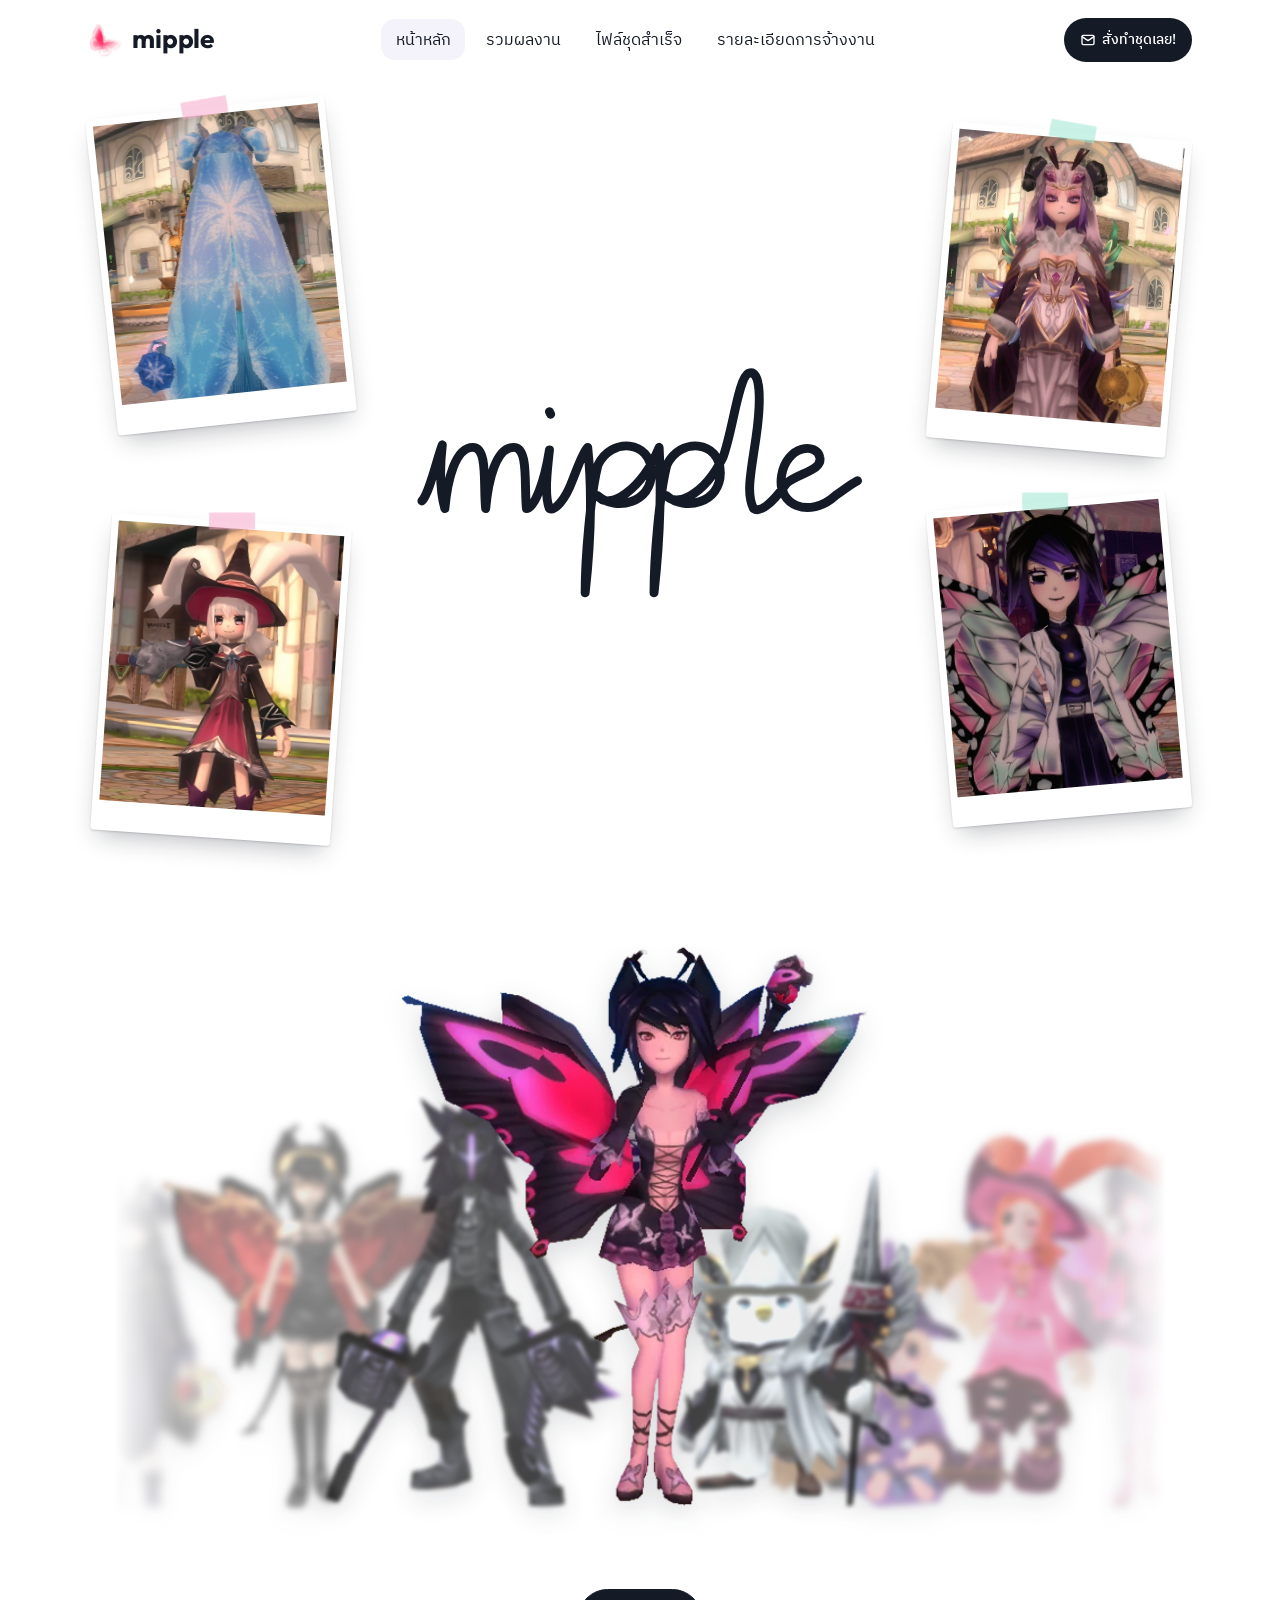
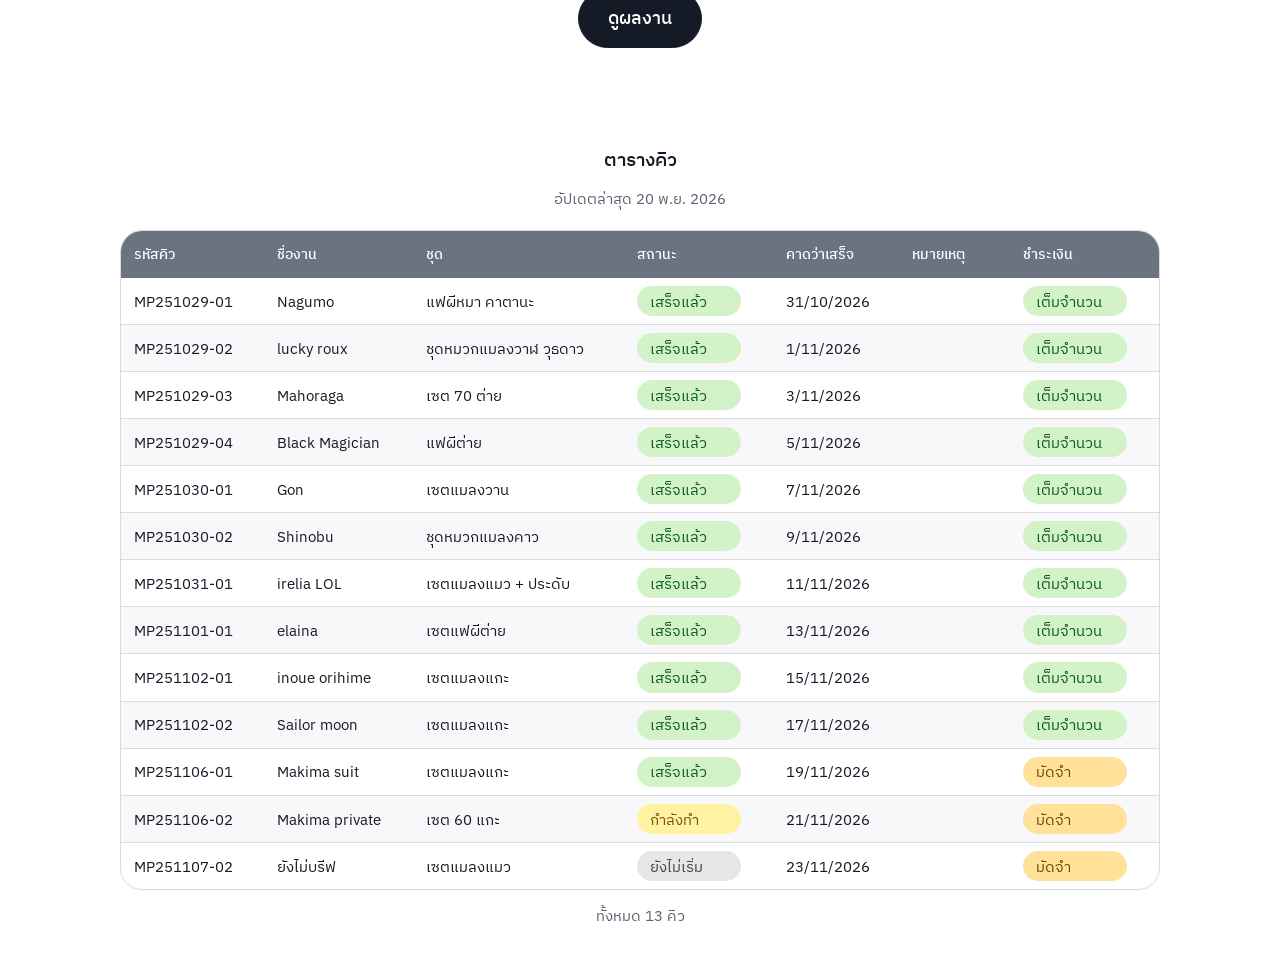
==== index.html @ 094ac666 "website only" ====
<!DOCTYPE html>
<html lang="th">
<head>
<meta charset="utf-8">
<meta name="color-scheme" content="only light">
<meta name="supported-color-schemes" content="light">
<meta name="viewport" content="width=device-width, initial-scale=1, viewport-fit=cover">
<title>mipple shop — รับทำสกินชุด</title>
<meta name="description" content="mipple shop รับทำสกินชุดตัวละคร ดูผลงาน เช็คคิวงาน และรายละเอียดการจ้างงาน">

<!-- Open Graph / Facebook / Discord / LINE -->
<meta property="og:type" content="website" />
<meta property="og:url" content="https://mipple-shop.netlify.app/" />
<meta property="og:title" content="mipple shop — รับทำสกินชุด" />
<meta property="og:description" content="mipple shop รับทำสกินชุดตัวละคร ดูผลงาน เช็คคิวงาน และรายละเอียดการจ้างงาน" />
<meta property="og:image" content="https://mipple-shop.netlify.app/public/og-image.png" />
<meta property="og:image:width" content="1200" />
<meta property="og:image:height" content="628" />
<meta property="og:image:type" content="image/png" />

<!-- Twitter / X -->
<meta name="twitter:card" content="summary_large_image" />
<meta name="twitter:title" content="mipple shop — รับทำสกินชุด" />
<meta name="twitter:description" content="mipple shop รับทำสกินชุดตัวละคร ดูผลงาน เช็คคิวงาน และรายละเอียดการจ้างงาน" />
<meta name="twitter:image" content="https://mipple-shop.netlify.app/public/og-image.png" />

<link rel="icon" href="favicon.ico">
<link rel="preconnect" href="https://fonts.googleapis.com">
<link rel="preconnect" href="https://fonts.gstatic.com" crossorigin>
<link href="https://fonts.googleapis.com/css2?family=IBM+Plex+Sans:ital,wght@0,400;0,500;0,600;0,700;1,400&amp;family=IBM+Plex+Sans+Thai:wght@400;500;600;700&amp;family=Outfit:wght@700&amp;display=swap" rel="stylesheet">
<link rel="stylesheet" href="styles/base.css">
<link rel="stylesheet" href="styles/header.css">
<link rel="stylesheet" href="styles/hero.css">
<link rel="stylesheet" href="styles/cast.css">
<link rel="stylesheet" href="styles/queue.css">
</head>
<body>
<header class="bar" id="site-header" data-page="home"></header>
<script src="components/header.js"></script>
<main>
<div class="flies" aria-hidden="true"><img class="fly" alt="" src="assets/images/logo.png" style="--w:70px"><img class="fly" alt="" src="assets/images/logo.png" style="--w:56px"><img class="fly" alt="" src="assets/images/logo.png" style="--w:82px"><img class="fly" alt="" src="assets/images/logo.png" style="--w:50px"></div>
<div class="hero" id="home">
<figure class="pol a" style="--ar:517/640"><canvas data-src="assets/images/hero/polaroid-1.jpg" role="img" aria-label="ตัวละครชุดน้ำแข็งสีฟ้า มองจากด้านหลัง"></canvas></figure>
<figure class="pol b" style="--ar:517/640"><canvas data-src="assets/images/hero/polaroid-2.jpg" role="img" aria-label="ตัวละครเขาแกะม่วง"></canvas></figure>
<div class="title"><svg id="ttl" viewBox="-13 0 392 230" role="img" aria-label="mipple">
<path pathLength="1" style="--d:.3s;--t:3.1s" d="M12 134C18 128 24 100 28 90C26 108 26 126 30 140C32 118 38 92 52 92C64 92 60 122 62 140C64 118 70 92 84 92C96 92 92 122 94 140C100 140 108 120 112 94C110 112 108 130 112 140C116 142 124 134 130 118C134 108 138 96 142 92C146 130 144 170 140 206C140 180 144 130 150 106C160 84 192 86 192 112C192 136 164 142 150 130C158 142 184 126 198 92C200 130 198 170 194 206C194 180 198 130 204 106C214 84 246 86 246 112C246 136 218 142 204 130C210 138 232 132 248 100C256 78 260 38 268 34C278 30 278 56 274 84C270 112 266 128 272 140C278 144 288 134 298 120C308 112 326 110 324 100C322 88 298 90 294 114C290 138 316 148 336 130C342 126 348 121 354 118"></path>
<path pathLength="1" style="--d:3.45s;--t:.12s" d="M112 64L113 66"></path>
</svg></div>
<figure class="pol c" style="--ar:517/640"><canvas data-src="assets/images/hero/polaroid-3.jpg" role="img" aria-label="ตัวละครแม่มดหูกระต่าย"></canvas></figure>
<figure class="pol d" style="--ar:517/640"><canvas data-src="assets/images/hero/polaroid-4.jpg" role="img" aria-label="ตัวละครปีกผีเสื้อ"></canvas></figure>
</div>

<section class="more wide" id="portfolio">
<div class="cast" id="cast" role="img" aria-label="ตัวอย่างผลงานตัวละคร"><img class="ch" alt="" draggable="false" src="assets/images/cast/cast-1.webp" width="251" height="491"><img class="ch" alt="" draggable="false" src="assets/images/cast/cast-2.webp" width="449" height="541"><img class="ch" alt="" draggable="false" src="assets/images/cast/cast-3.webp" width="389" height="549"><img class="ch" alt="" draggable="false" src="assets/images/cast/cast-4.webp" width="486" height="572"><img class="ch" alt="" draggable="false" src="assets/images/cast/cast-5.webp" width="337" height="447"><img class="ch" alt="" draggable="false" src="assets/images/cast/cast-6.webp" width="668" height="620"><img class="ch" alt="" draggable="false" src="assets/images/cast/cast-7.webp" width="401" height="538"></div>
<p style="margin:1.6rem 0 0"><a class="btn fill" style="display:inline-block;padding:.9rem 1.8rem" href="pages/works/index.html">ดูผลงาน</a></p></section>

<section class="more wide" id="table"><h2>ตารางคิว</h2><p class="hint" id="qupd">เช็คสถานะงานและวันที่คาดว่าเสร็จของแต่ละคิว</p>
<div class="qwrap"><table class="qt"><thead><tr><th>รหัสคิว</th><th>ชื่องาน</th><th>ชุด</th><th>สถานะ</th><th>คาดว่าเสร็จ</th><th>หมายเหตุ</th><th>ชำระเงิน</th></tr></thead><tbody id="qtb"></tbody></table></div>
<p class="qcnt" id="qcnt"></p></section>
</main>
<script src="content/queue.js"></script>
<script src="scripts/queue.js"></script>
<script src="scripts/hero.js"></script>
<script src="scripts/cast.js"></script>
<script src="scripts/scroll-fx.js"></script>
</body>
</html>
---- styles/base.css ----
/* base.css — variables, reset, typography, shared pieces
   FONT RULE: every piece of text uses --font (IBM Plex Sans + IBM Plex Sans Thai).
   The only exceptions are the logo wordmark (Outfit, see header.css) and the
   hand-drawn SVG titles, which are paths, not fonts. */
:root{
  color-scheme: only light;
  --font:'IBM Plex Sans','IBM Plex Sans Thai',system-ui,sans-serif;
  --ink:#141a26;--grey:#5b6270;--line:#d9dbe0;
  --pink:#f6a8c9;--lilac:#b7a5f2;--mint:#a6e8d4;--soft:#f4f2fb;
  box-sizing:border-box;
  padding-top:env(safe-area-inset-top,0px);padding-bottom:env(safe-area-inset-bottom,0px)}
*,*::before,*::after{box-sizing:inherit}
html{scroll-behavior:smooth;scroll-padding-top:80px;overflow-x:hidden;overscroll-behavior-x:none}
body{margin:0;max-width:100%;line-height:1.6;background:#fff;color:var(--ink);font-family:var(--font);overflow-x:clip;-webkit-font-smoothing:antialiased}
button,input,select,textarea{font-family:inherit}
main{overflow-x:clip}
a{color:inherit}
:focus-visible{outline:2px solid var(--lilac);outline-offset:3px;border-radius:6px}
[hidden]{display:none!important}

section.more{max-width:640px;margin:0 auto;padding:3rem 1.5rem;text-align:center}
section.more.wide{max-width:1100px}
section.more h2{margin:0 0 .75rem;font-weight:500;font-size:1.2rem}
section.more p{margin:0;color:var(--grey);font-size:.95rem}
.hint{margin-bottom:1.2rem!important}

.btn{display:block;text-align:center;text-decoration:none;padding:1rem 1.2rem;border-radius:999px;font-size:1.1rem;font-weight:500;border:1.5px solid var(--line);transition:transform .2s,background .2s}
.btn:hover{transform:translateY(-2px)}
.btn.fill{background:var(--ink);border-color:var(--ink);color:#fff}
.btn.dm{display:flex;align-items:center;justify-content:center;gap:.5rem}
.back{display:inline-block;margin-top:1.8rem;text-decoration:none;padding:.9rem 1.8rem}
.back.dm{display:inline-flex}
@media (min-width:760px){.btn{padding:.9rem 1.6rem}}

@keyframes bob{0%,100%{transform:translateY(0) rotate(-3deg)}50%{transform:translateY(-5px) rotate(3deg)}}

/* pink hand-drawn underline that draws itself when scrolled into view (scripts/underline.js) */
.ul{font-weight:600;background:url("data:image/svg+xml,%3Csvg xmlns='http://www.w3.org/2000/svg' viewBox='0 0 120 10' preserveAspectRatio='none'%3E%3Cpath d='M2 6.5C22 3 38 8.5 60 5.2S100 3.6 118 5.8' fill='none' stroke='%23f6a8c9' stroke-width='3.4' stroke-linecap='round'/%3E%3Cpath d='M8 8.4C34 6.8 72 9.2 112 7.6' fill='none' stroke='%23f6a8c9' stroke-width='1.6' stroke-linecap='round' opacity='.7'/%3E%3C/svg%3E") no-repeat 0 100%/0 .5em;padding-bottom:calc(.5em + 1.4px);-webkit-box-decoration-break:clone;box-decoration-break:clone;transition:background-size .9s cubic-bezier(.65,0,.35,1)}
.ul.in{background-size:100% .5em}

@media (prefers-reduced-motion:reduce){
  *,*::before,*::after{animation:none!important;transition:none!important}
  #ttl path,#cs path{stroke-dashoffset:0}
  .ul{background-size:100% .5em}}
---- styles/header.css ----
/* header.css — sticky header; the white pill shows once the page is scrolled (components/header.js adds .stuck) */
.bar{position:sticky;top:env(safe-area-inset-top,0px);z-index:50;display:flex;align-items:center;justify-content:space-between;padding:1.1rem clamp(1.2rem,5vw,3rem);max-width:1200px;margin:0 auto}
.bar::before{content:"";position:absolute;inset:.4rem .5rem;border-radius:999px;background:#fff;border:1px solid var(--line);box-shadow:0 10px 30px -10px rgba(20,26,38,.3),0 2px 8px rgba(20,26,38,.06);opacity:0;transform:translateY(-6px) scale(.98);transition:opacity .3s,transform .3s;z-index:-1;pointer-events:none}
.bar.stuck::before{opacity:1;transform:none}

.brand{display:flex;align-items:center;gap:.5rem;text-decoration:none;font:600 1.5rem/1 var(--font);letter-spacing:-.01em}
.mini{width:auto;height:36px;display:block;animation:bob 5s ease-in-out infinite}
/* logo wordmark: the one place that is not IBM Plex Sans */
.brand span{font-family:'Outfit','IBM Plex Sans',sans-serif;font-weight:700;font-size:1.65rem;letter-spacing:-.01em;line-height:1}

.act{display:flex;align-items:center;gap:8px}
.cta{display:inline-flex;align-items:center;justify-content:center;gap:.4rem;min-height:44px;padding:0 1rem;border-radius:999px;background:var(--ink);color:#fff;text-decoration:none;font:500 .9rem var(--font);white-space:nowrap;transition:transform .2s}
.cta:hover{transform:translateY(-2px)}
.mb{display:flex;align-items:center;justify-content:center;min-width:44px;min-height:44px;gap:.5rem;border:1px solid var(--line);background:#fff;border-radius:999px;padding:.6rem .75rem;font:500 .95rem var(--font);color:var(--ink);cursor:pointer}

/* mobile: dropdown menu */
#menu{display:none;gap:.25rem;position:absolute;top:100%;left:clamp(1.2rem,5vw,3rem);right:clamp(1.2rem,5vw,3rem);z-index:20;flex-direction:column;background:#fff;border:1px solid var(--line);border-radius:22px;padding:.6rem;box-shadow:0 18px 40px -16px rgba(20,26,38,.25)}
#menu.open{display:flex}
#menu a{padding:.85rem 1rem;border-radius:14px;text-decoration:none;font-size:1rem}
#menu a:hover,#menu a.on{background:var(--soft)}

@media (max-width:359px){.cta svg{display:none}.cta{padding:0 .8rem}}
/* desktop: inline menu */
@media (min-width:760px){
  .mb{display:none}
  #menu{display:flex;position:static;flex-direction:row;gap:.4rem;border:0;box-shadow:none;padding:0}
  #menu a{padding:.5rem .9rem}
  .act{order:3;margin-left:.4rem}}
---- styles/hero.css ----
/* hero.css — home hero: 4 polaroids around the handwritten title, butterflies on scroll */
.hero{min-height:calc(100svh - 80px);display:grid;grid-template-columns:1fr 1.6fr 1fr;grid-template-areas:"a t b" "c t d";align-items:center;justify-items:center;gap:1.2rem clamp(.5rem,3vw,3rem);padding:1rem clamp(1rem,4vw,4rem) 3rem;max-width:1200px;margin:0 auto}
.title{grid-area:t;text-align:center;display:flex;flex-direction:column;align-items:center}
#ttl{width:min(86vw,500px);height:auto;display:block;margin:.6rem 0 .2rem;overflow:visible}
#ttl path{fill:none;stroke:var(--ink);stroke-width:7;stroke-linecap:round;stroke-linejoin:round;stroke-dasharray:1;stroke-dashoffset:1;animation:wr var(--t) var(--d) cubic-bezier(.4,.1,.5,.95) forwards}
@keyframes wr{to{stroke-dashoffset:0}}

.pol{position:relative;margin:0;width:clamp(130px,21vw,240px);background:#fff;padding:7px 7px 30px;border-radius:3px;box-shadow:0 1px 2px rgba(20,26,38,.18),0 12px 24px -8px rgba(20,26,38,.3);transform:translateY(var(--y,0)) rotate(var(--r));transition:transform .35s;
  /* scroll-away: --e (0..1) is set by scripts/scroll-fx.js */
  translate:calc(var(--d,1)*var(--e,0)*var(--k,1)*118vw) calc(var(--e,0)*-36px);rotate:calc(var(--d,1)*var(--e,0)*30deg);opacity:calc(1 - var(--e,0)*1.15);will-change:translate,rotate,opacity}
.pol:hover{transform:translateY(calc(var(--y,0px) - 6px)) rotate(0deg) scale(1.03)}
.pol::before{content:"";position:absolute;top:-9px;left:50%;width:46px;height:17px;margin-left:-23px;background:rgba(246,168,201,.55);transform:rotate(-4deg);z-index:2}
.pol:nth-of-type(even)::before{background:rgba(166,232,212,.6);transform:rotate(5deg)}
.pol canvas{display:block;width:100%;aspect-ratio:var(--ar);background:#fff}
.a{grid-area:a;--r:-6deg;--y:-14px;--d:-1;--k:1}
.b{grid-area:b;--r:5deg;--y:10px;--d:1;--k:.9}
.c{grid-area:c;--r:4deg;--y:12px;--d:-1;--k:1.12}
.d{grid-area:d;--r:-5deg;--y:-8px;--d:1;--k:.96}

/* butterflies that fly across while scrolling (the logo image) */
.flies{position:fixed;inset:0;pointer-events:none;z-index:6;overflow:hidden}
.fly{position:absolute;left:0;top:0;width:var(--w,64px);height:auto;opacity:0;will-change:transform,opacity;filter:drop-shadow(0 6px 8px rgba(20,26,38,.18))}

@media (max-width:759px){
  .hero{grid-template-columns:repeat(6,1fr);grid-template-areas:"a a a b b b" "w w w w w w" "c c c d d d";min-height:calc(100svh - 80px);align-content:space-evenly;gap:.75rem .5rem;padding:.4rem 1rem 1.2rem;align-items:center}
  .title{display:contents}
  #ttl{grid-area:w;justify-self:center;width:min(66vw,300px);margin:0}
  .pol{justify-self:center}
  .a,.b,.c,.d{--y:0px;width:calc(11.3svh + 14px)}}
---- styles/cast.css ----
/* cast.css — "latest works" character carousel on the home page */
.cast{--H:clamp(270px,74vw,560px);--P:56px;position:relative;width:100%;max-width:1100px;height:calc(var(--H) + var(--P));margin:0 auto;overflow:hidden;touch-action:pan-y;outline:none;-webkit-mask-image:linear-gradient(90deg,transparent 0,#000 6%,#000 94%,transparent 100%),linear-gradient(180deg,#000 calc(100% - var(--P)),transparent 100%);-webkit-mask-composite:source-in;mask-image:linear-gradient(90deg,transparent 0,#000 6%,#000 94%,transparent 100%),linear-gradient(180deg,#000 calc(100% - var(--P)),transparent 100%);mask-composite:intersect}
.cast .ch{position:absolute;left:var(--x);bottom:var(--P);height:calc(var(--s)*var(--H));width:auto;max-width:none;z-index:var(--z);opacity:0;transform:translate(-50%,70px) scale(.94);filter:blur(var(--b)) brightness(var(--br,1)) contrast(var(--ct,1)) drop-shadow(0 10px 14px rgba(20,26,38,.16));transition:transform .9s cubic-bezier(.22,.8,.3,1) var(--dl),opacity .8s ease var(--dl);-webkit-user-drag:none;user-select:none;cursor:pointer}
.cast.live .ch{transition:left .65s cubic-bezier(.22,.8,.3,1),height .65s cubic-bezier(.22,.8,.3,1),filter .65s ease,opacity .65s ease,transform .65s ease;transition-delay:0s}
.cast.in .ch{opacity:var(--o);transform:translate(-50%,0) scale(1)}
@media (max-width:759px){.cast .ch{filter:blur(calc(var(--b)*.6)) brightness(var(--br,1)) contrast(var(--ct,1)) drop-shadow(0 8px 10px rgba(20,26,38,.16))}}
@media (prefers-reduced-motion:reduce){.cast .ch{opacity:var(--o);transform:translate(-50%,0)}}
---- styles/queue.css ----
/* queue.css — queue table (data lives in content/queue.js) */
.qwrap{max-width:1040px;margin:0 auto;overflow-x:auto;border:1.5px solid var(--line);border-radius:22px;text-align:left;background:#fff}
.qt{border-collapse:collapse;width:100%;min-width:760px;font-size:.95rem}
.qt th{text-align:left;font-weight:500;color:#fff;font-size:.86rem;padding:.75rem .8rem;background:#6b7280;border-bottom:1.5px solid #6b7280;white-space:nowrap}
.qt td{padding:.5rem .8rem;border-bottom:1px solid var(--line);vertical-align:middle}
.qt tr:last-child td{border-bottom:0}
.qt tbody tr:nth-child(even){background:#f8f8fb}
.qt td.qd{white-space:nowrap}
.qt td.qnote{color:var(--grey);min-width:6rem}
.qid{display:inline-block;white-space:nowrap;font-variant-numeric:tabular-nums}
.qp{display:inline-block;min-width:6.5rem;padding:.18rem .8rem;border-radius:999px;white-space:nowrap}
/* status */
.qs-done{background:#d3f2c8;color:#0b5a22}.qs-wip{background:#fff3a3;color:#7a5200}.qs-wait{background:#e6e6e6;color:#444}.qs-no{background:#ff9a85;color:#7a1608}
/* payment */
.qp-full{background:#d3f2c8;color:#0b5a22}.qp-dep{background:#ffe19a;color:#6b4a00}.qp-none{background:#e6e7ec;color:#3b404c}
.qempty{padding:2rem;text-align:center;color:var(--grey)}
.qcnt{color:var(--grey);font-size:.88rem;margin:.8rem 0 0!important}
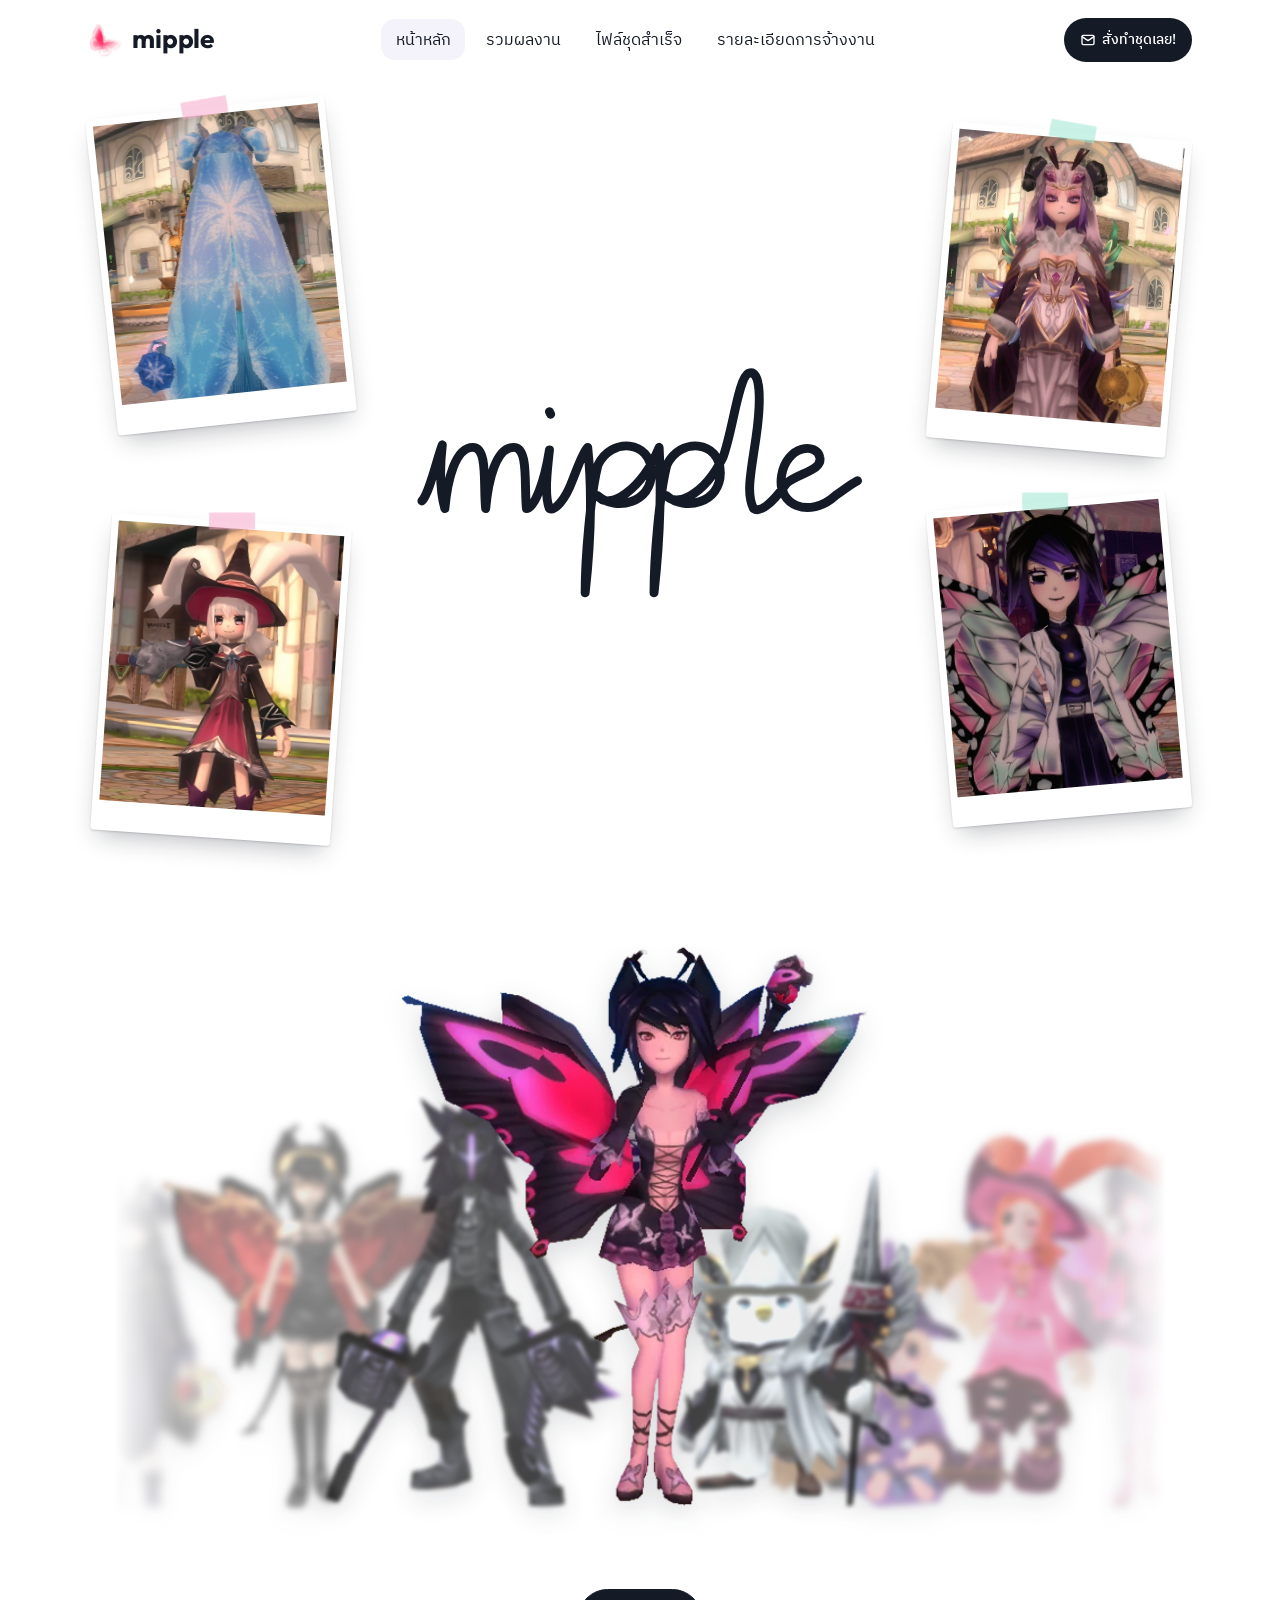
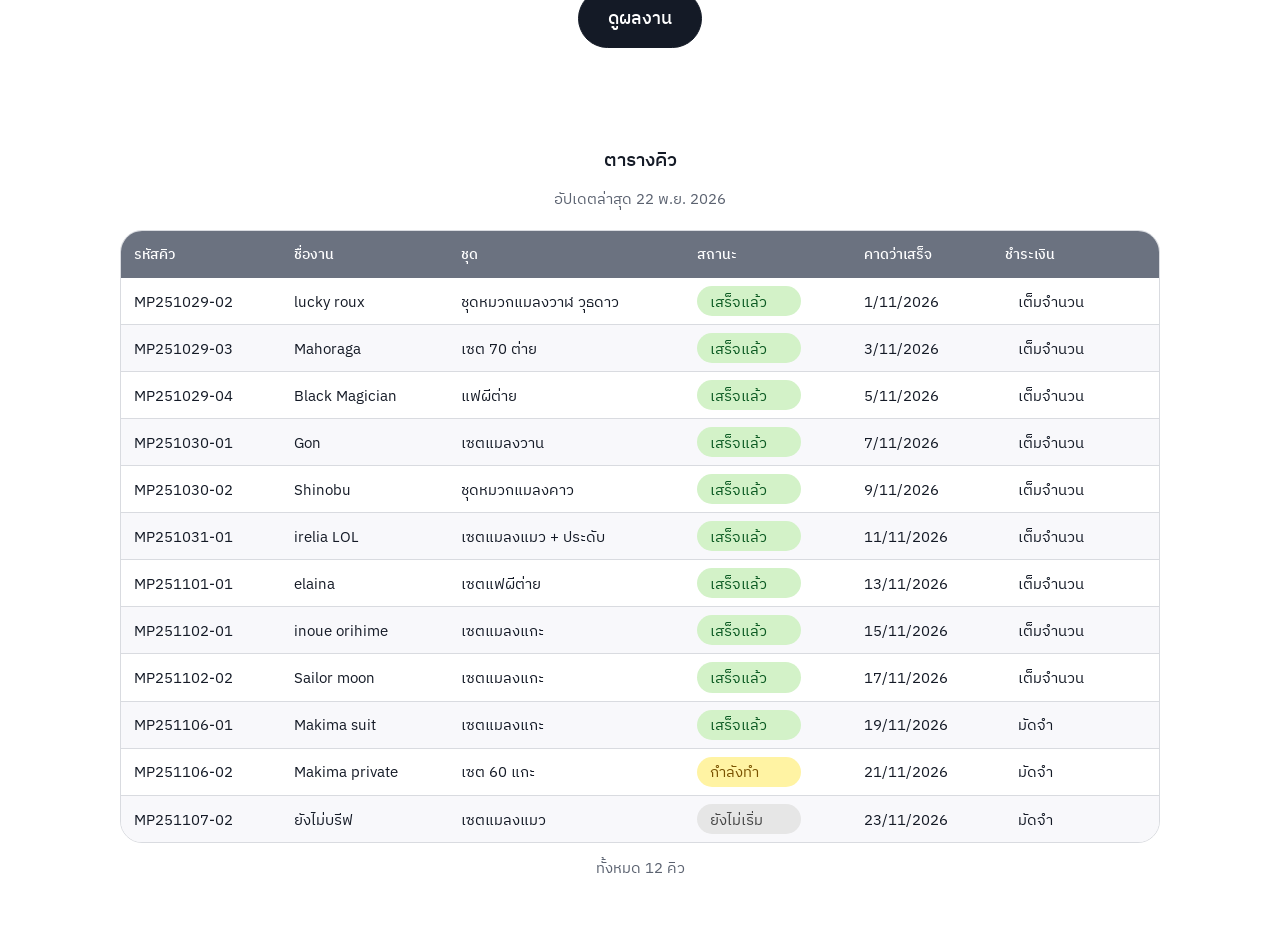
==== commit aa819a0b: "remove note from table" ====
--- a/index.html
+++ b/index.html
@@ -55,7 +55,7 @@
 <p style="margin:1.6rem 0 0"><a class="btn fill" style="display:inline-block;padding:.9rem 1.8rem" href="pages/works/index.html">ดูผลงาน</a></p></section>
 
 <section class="more wide" id="table"><h2>ตารางคิว</h2><p class="hint" id="qupd">เช็คสถานะงานและวันที่คาดว่าเสร็จของแต่ละคิว</p>
-<div class="qwrap"><table class="qt"><thead><tr><th>รหัสคิว</th><th>ชื่องาน</th><th>ชุด</th><th>สถานะ</th><th>คาดว่าเสร็จ</th><th>หมายเหตุ</th><th>ชำระเงิน</th></tr></thead><tbody id="qtb"></tbody></table></div>
+<div class="qwrap"><table class="qt"><thead><tr><th>รหัสคิว</th><th>ชื่องาน</th><th>ชุด</th><th>สถานะ</th><th>คาดว่าเสร็จ</th><th>ชำระเงิน</th></tr></thead><tbody id="qtb"></tbody></table></div>
 <p class="qcnt" id="qcnt"></p></section>
 </main>
 <script src="content/queue.js"></script>
--- a/styles/queue.css
+++ b/styles/queue.css
@@ -6,12 +6,11 @@
 .qt tr:last-child td{border-bottom:0}
 .qt tbody tr:nth-child(even){background:#f8f8fb}
 .qt td.qd{white-space:nowrap}
-.qt td.qnote{color:var(--grey);min-width:6rem}
 .qid{display:inline-block;white-space:nowrap;font-variant-numeric:tabular-nums}
 .qp{display:inline-block;min-width:6.5rem;padding:.18rem .8rem;border-radius:999px;white-space:nowrap}
 /* status */
 .qs-done{background:#d3f2c8;color:#0b5a22}.qs-wip{background:#fff3a3;color:#7a5200}.qs-wait{background:#e6e6e6;color:#444}.qs-no{background:#ff9a85;color:#7a1608}
 /* payment */
-.qp-full{background:#d3f2c8;color:#0b5a22}.qp-dep{background:#ffe19a;color:#6b4a00}.qp-none{background:#e6e7ec;color:#3b404c}
+.qp-full{white-space:nowrap}.qp-dep{white-space:nowrap}.qp-none{white-space:nowrap}
 .qempty{padding:2rem;text-align:center;color:var(--grey)}
 .qcnt{color:var(--grey);font-size:.88rem;margin:.8rem 0 0!important}
